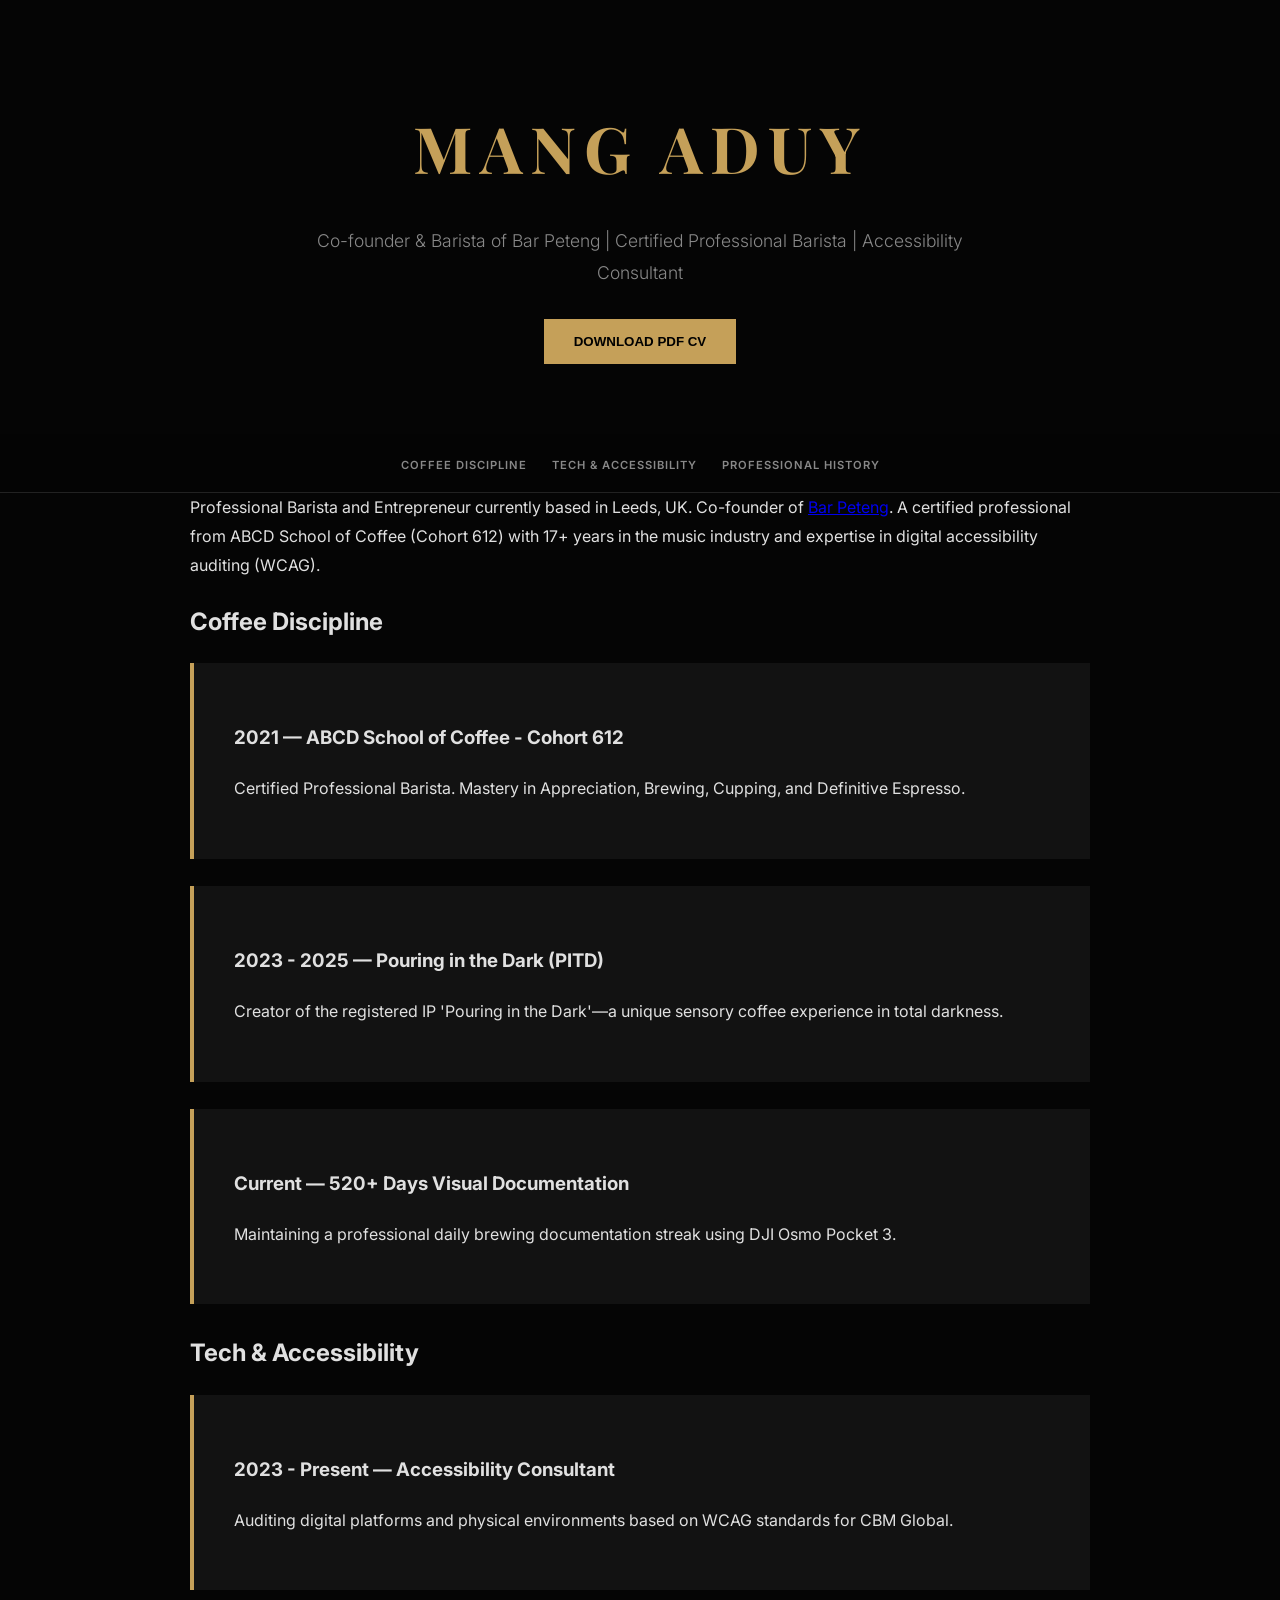
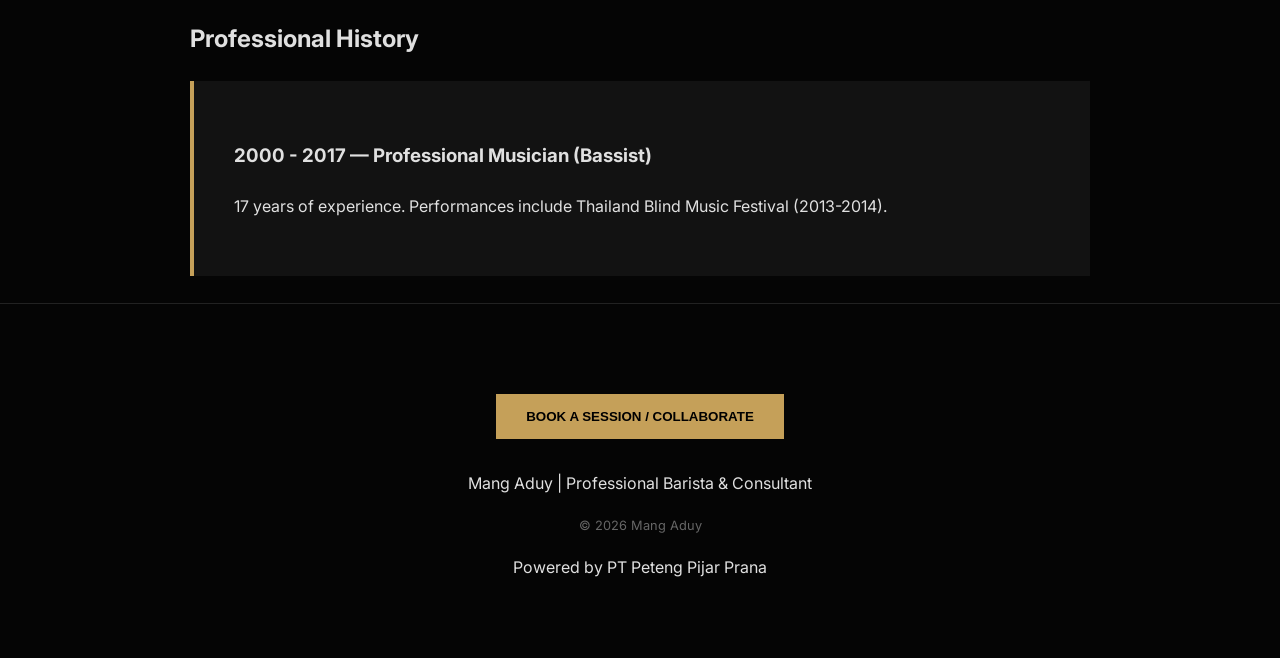
==== index.html @ 2ff78321 "Update terbaru index.html" ====
<!DOCTYPE html>
<html lang="id">
<head>
    <meta charset="UTF-8">
    <meta name="viewport" content="width=device-width, initial-scale=1.0">
    <title>Mang Aduy | Portofolio Profesional</title>
    <link rel="stylesheet" href="style.css">
    <link href="https://fonts.googleapis.com/css2?family=Inter:wght@300;400;600;700&family=Playfair+Display:wght@700&display=swap" rel="stylesheet">
</head>
<body>
    <a href="#main-content" class="skip-link">Loncat ke konten utama</a>
    
    <header role="banner">
        <div class="container">
            <h1 id="user-name">MANG ADUY</h1>
            <p id="headline" class="headline"></p>
            <div id="pdf-control">
                <button id="btn-pdf" onclick="window.print()" class="btn-gold no-print">Download PDF CV</button>
            </div>
        </div>
    </header>

    <nav aria-label="Navigasi Utama" id="sticky-nav">
        <div class="container">
            <ul id="nav-list"></ul>
        </div>
    </nav>

    <main id="main-content" role="main">
        <div class="container">
            <section id="about-section">
                <div id="about-text"></div>
            </section>
            <div id="dynamic-sections"></div>
        </div>
    </main>

    <footer role="contentinfo">
        <div class="container">
            <button id="btn-booking" class="btn-gold no-print" onclick="window.open(window.tallyUrl)">Book a Session / Collaborate</button>
            <p id="footer-branding" class="footer-name"></p>
            <p id="copyright-text" class="copyright"></p>
            <p class="power-by">Powered by <span id="pt-name">PT Peteng Pijar Prana</span></p>
        </div>
    </footer>

    <script src="script.js"></script>
</body>
</html>
---- style.css ----
:root {
    --bg-color: #050505;
    --text-color: #E0E0E0;
    --accent-color: #C5A059;
    --card-bg: #121212;
}

body { background: var(--bg-color); color: var(--text-color); font-family: 'Inter', sans-serif; margin: 0; line-height: 1.8; overflow-x: hidden; }
.container { width: 90%; max-width: 900px; margin: 0 auto; padding: 0 15px; }

/* Desktop & Tablet Header */
header { padding: clamp(60px, 10vh, 100px) 0 40px; text-align: center; }
h1 { font-family: 'Playfair Display', serif; font-size: clamp(2.2rem, 8vw, 4rem); color: var(--accent-color); letter-spacing: clamp(4px, 1vw, 8px); margin: 0; }
.headline { font-weight: 300; color: #888; margin: 20px auto; font-size: clamp(0.9rem, 2vw, 1.1rem); max-width: 700px; }

/* Sticky Nav (Mobile Friendly) */
nav { position: sticky; top: 0; background: rgba(5, 5, 5, 0.95); backdrop-filter: blur(10px); border-bottom: 1px solid #222; z-index: 1000; padding: 15px 0; }
nav ul { display: flex; justify-content: center; gap: clamp(10px, 3vw, 25px); list-style: none; padding: 0; margin: 0; flex-wrap: wrap; }
nav a { color: #888; text-decoration: none; text-transform: uppercase; font-size: 0.7rem; letter-spacing: 1px; font-weight: 600; }
nav a:hover { color: var(--accent-color); }

/* Card Layout */
.card { background: var(--card-bg); border-left: 4px solid var(--accent-color); padding: clamp(20px, 5vw, 40px); margin-bottom: clamp(15px, 3vh, 30px); transition: 0.3s; }
.card:hover { border-color: white; transform: translateY(-3px); }

/* Buttons */
.btn-gold { background: var(--accent-color); color: black; border: none; padding: 15px 30px; font-weight: 700; cursor: pointer; text-transform: uppercase; margin: 30px auto; display: block; width: fit-content; }

/* PDF & Footer */
footer { text-align: center; padding: 60px 0; border-top: 1px solid #222; }
.copyright { font-size: 0.8rem; color: #666; margin-top: 10px; }

@media print {
    body { background: white; color: black; }
    .no-print, nav, .btn-gold { display: none !important; }
    .card { border: 1px solid #ddd; background: white; color: black; page-break-inside: avoid; }
}

.skip-link { position: absolute; top: -100px; left: 0; background: var(--accent-color); color: black; padding: 10px; z-index: 2000; }
.skip-link:focus { top: 0; }
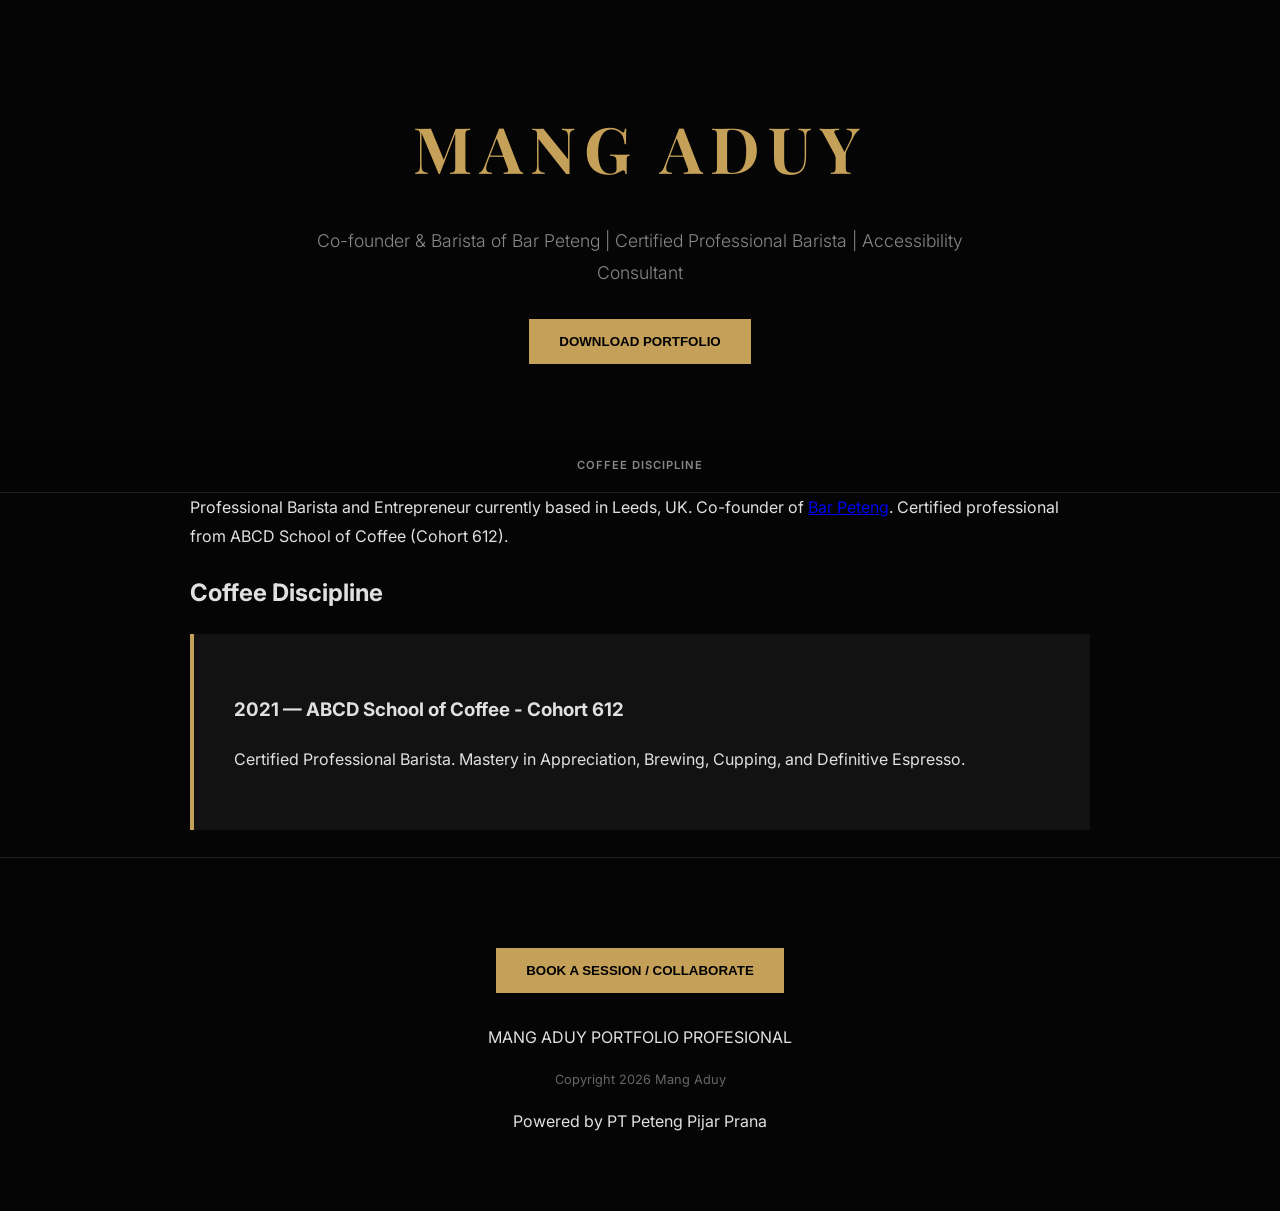
==== commit 1eecc997: "Update terbaru2 index.html" ====
--- a/index.html
+++ b/index.html
@@ -3,24 +3,24 @@
 <head>
     <meta charset="UTF-8">
     <meta name="viewport" content="width=device-width, initial-scale=1.0">
-    <title>Mang Aduy | Portofolio Profesional</title>
+    <title>Mang Aduy | Portfolio</title>
     <link rel="stylesheet" href="style.css">
     <link href="https://fonts.googleapis.com/css2?family=Inter:wght@300;400;600;700&family=Playfair+Display:wght@700&display=swap" rel="stylesheet">
 </head>
 <body>
-    <a href="#main-content" class="skip-link">Loncat ke konten utama</a>
+    <a href="#main-content" class="skip-link">skip content</a>
     
     <header role="banner">
         <div class="container">
             <h1 id="user-name">MANG ADUY</h1>
             <p id="headline" class="headline"></p>
             <div id="pdf-control">
-                <button id="btn-pdf" onclick="window.print()" class="btn-gold no-print">Download PDF CV</button>
+                <button id="btn-pdf" onclick="window.print()" class="btn-gold no-print">Download Portfolio</button>
             </div>
         </div>
     </header>
 
-    <nav aria-label="Navigasi Utama" id="sticky-nav">
+    <nav aria-label="Navigation" id="sticky-nav">
         <div class="container">
             <ul id="nav-list"></ul>
         </div>
@@ -45,5 +45,17 @@
     </footer>
 
     <script src="script.js"></script>
+<script src="https://identity.netlify.com/v1/netlify-identity-widget.js"></script>
+<script>
+  if (window.netlifyIdentity) {
+    window.netlifyIdentity.on("init", user => {
+      if (!user) {
+        window.netlifyIdentity.on("login", () => {
+          document.location.href = "/admin/";
+        });
+      }
+    });
+  }
+</script>
 </body>
 </html>
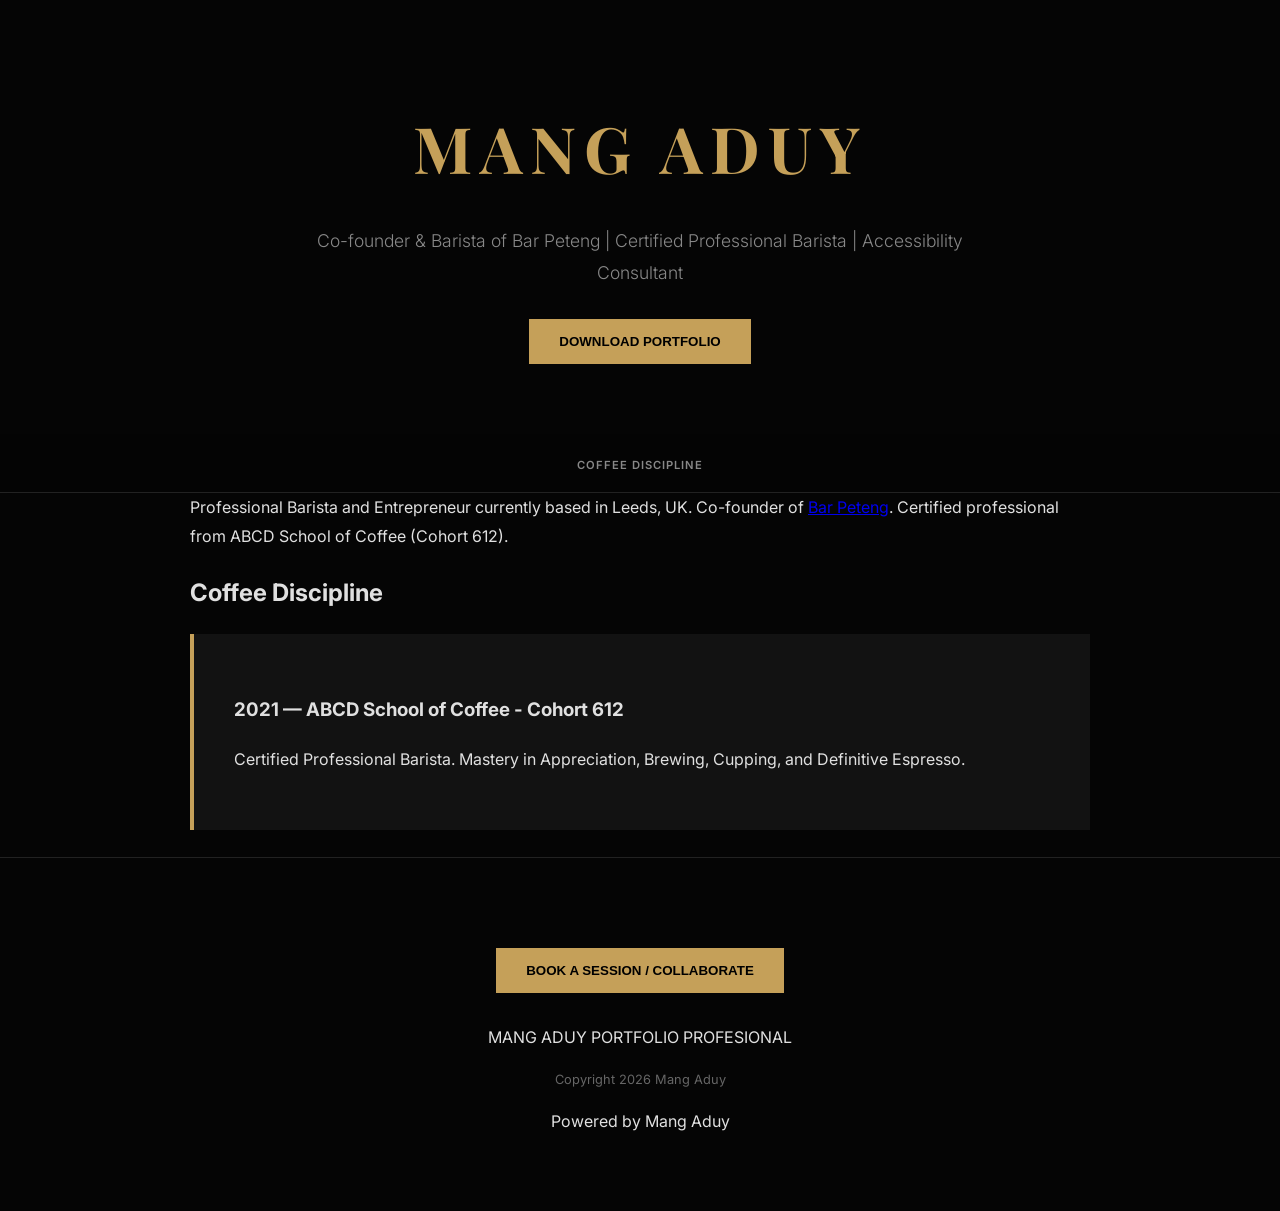
==== commit 209bdc58: "Update terbaru2 index.html" ====
--- a/index.html
+++ b/index.html
@@ -40,7 +40,7 @@
             <button id="btn-booking" class="btn-gold no-print" onclick="window.open(window.tallyUrl)">Book a Session / Collaborate</button>
             <p id="footer-branding" class="footer-name"></p>
             <p id="copyright-text" class="copyright"></p>
-            <p class="power-by">Powered by <span id="pt-name">PT Peteng Pijar Prana</span></p>
+            <p class="power-by">Powered by <span id="pt-name">Mang Aduy</span></p>
         </div>
     </footer>
 
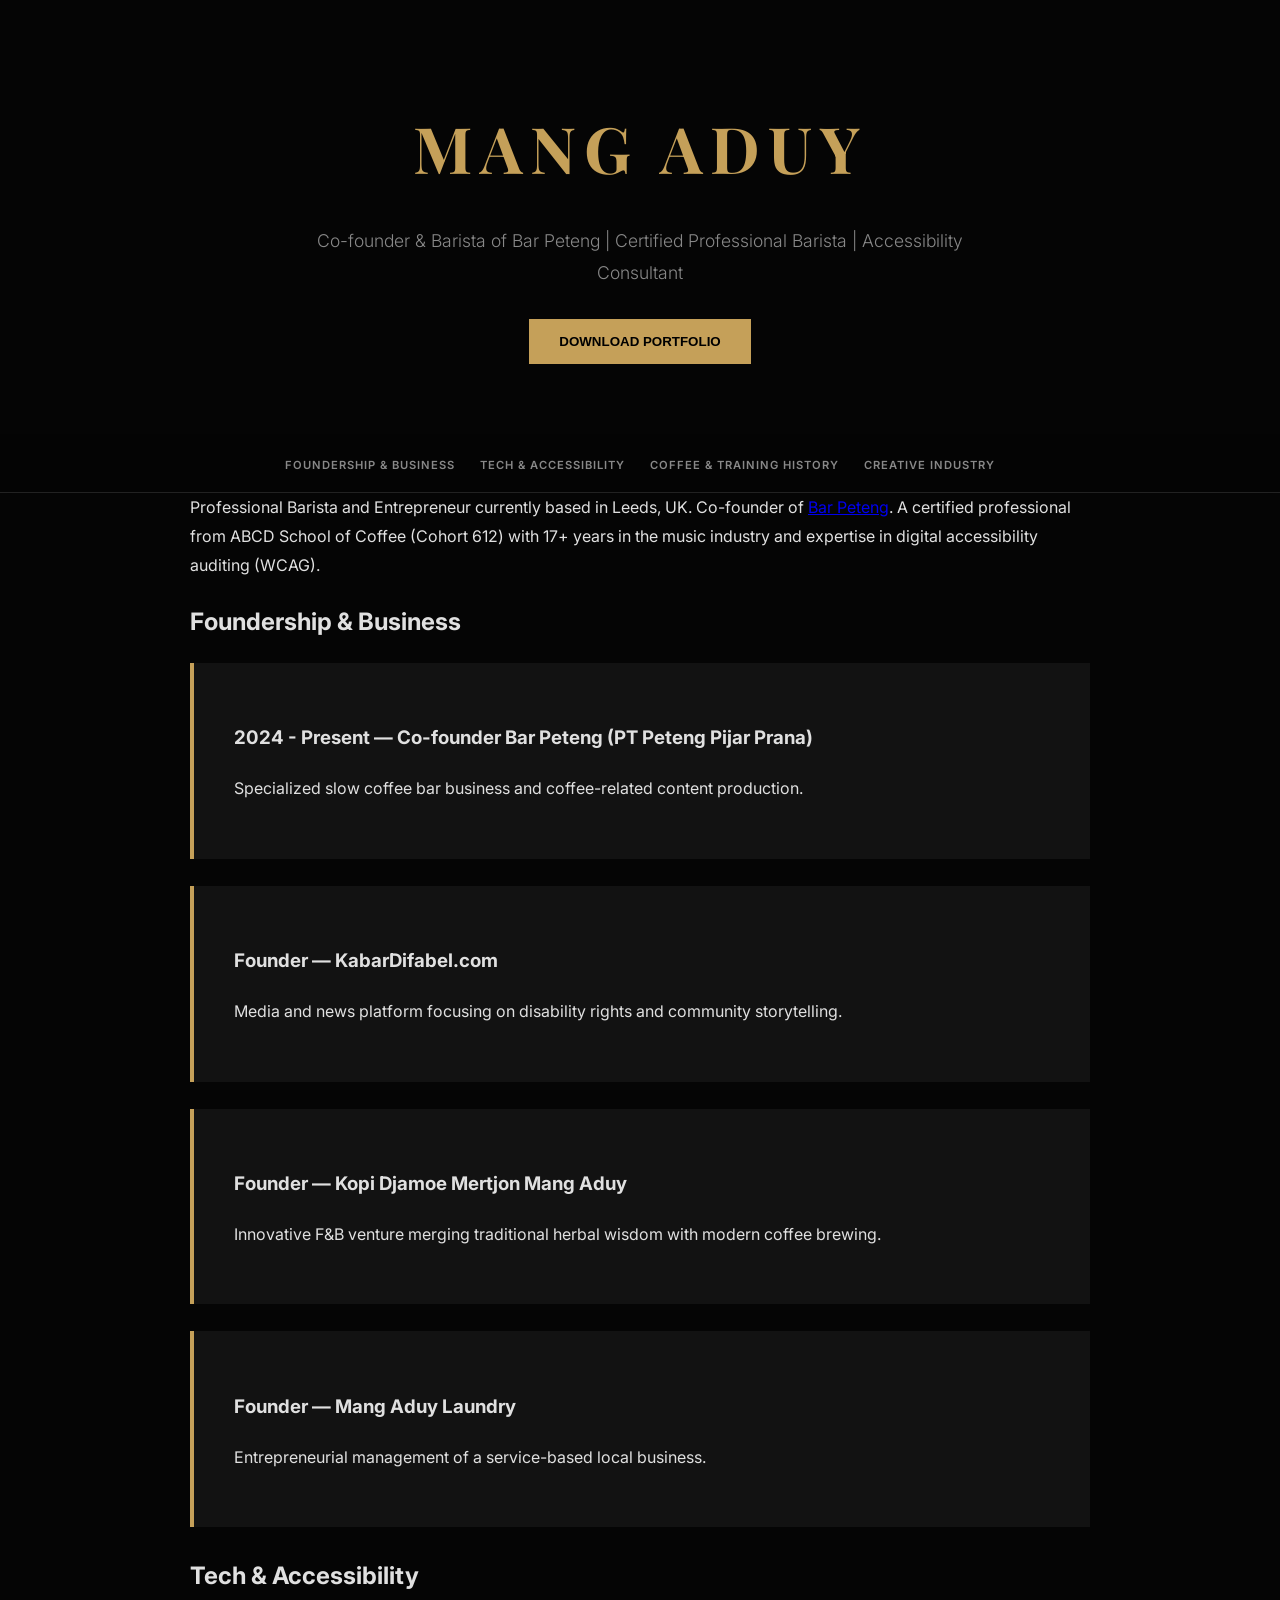
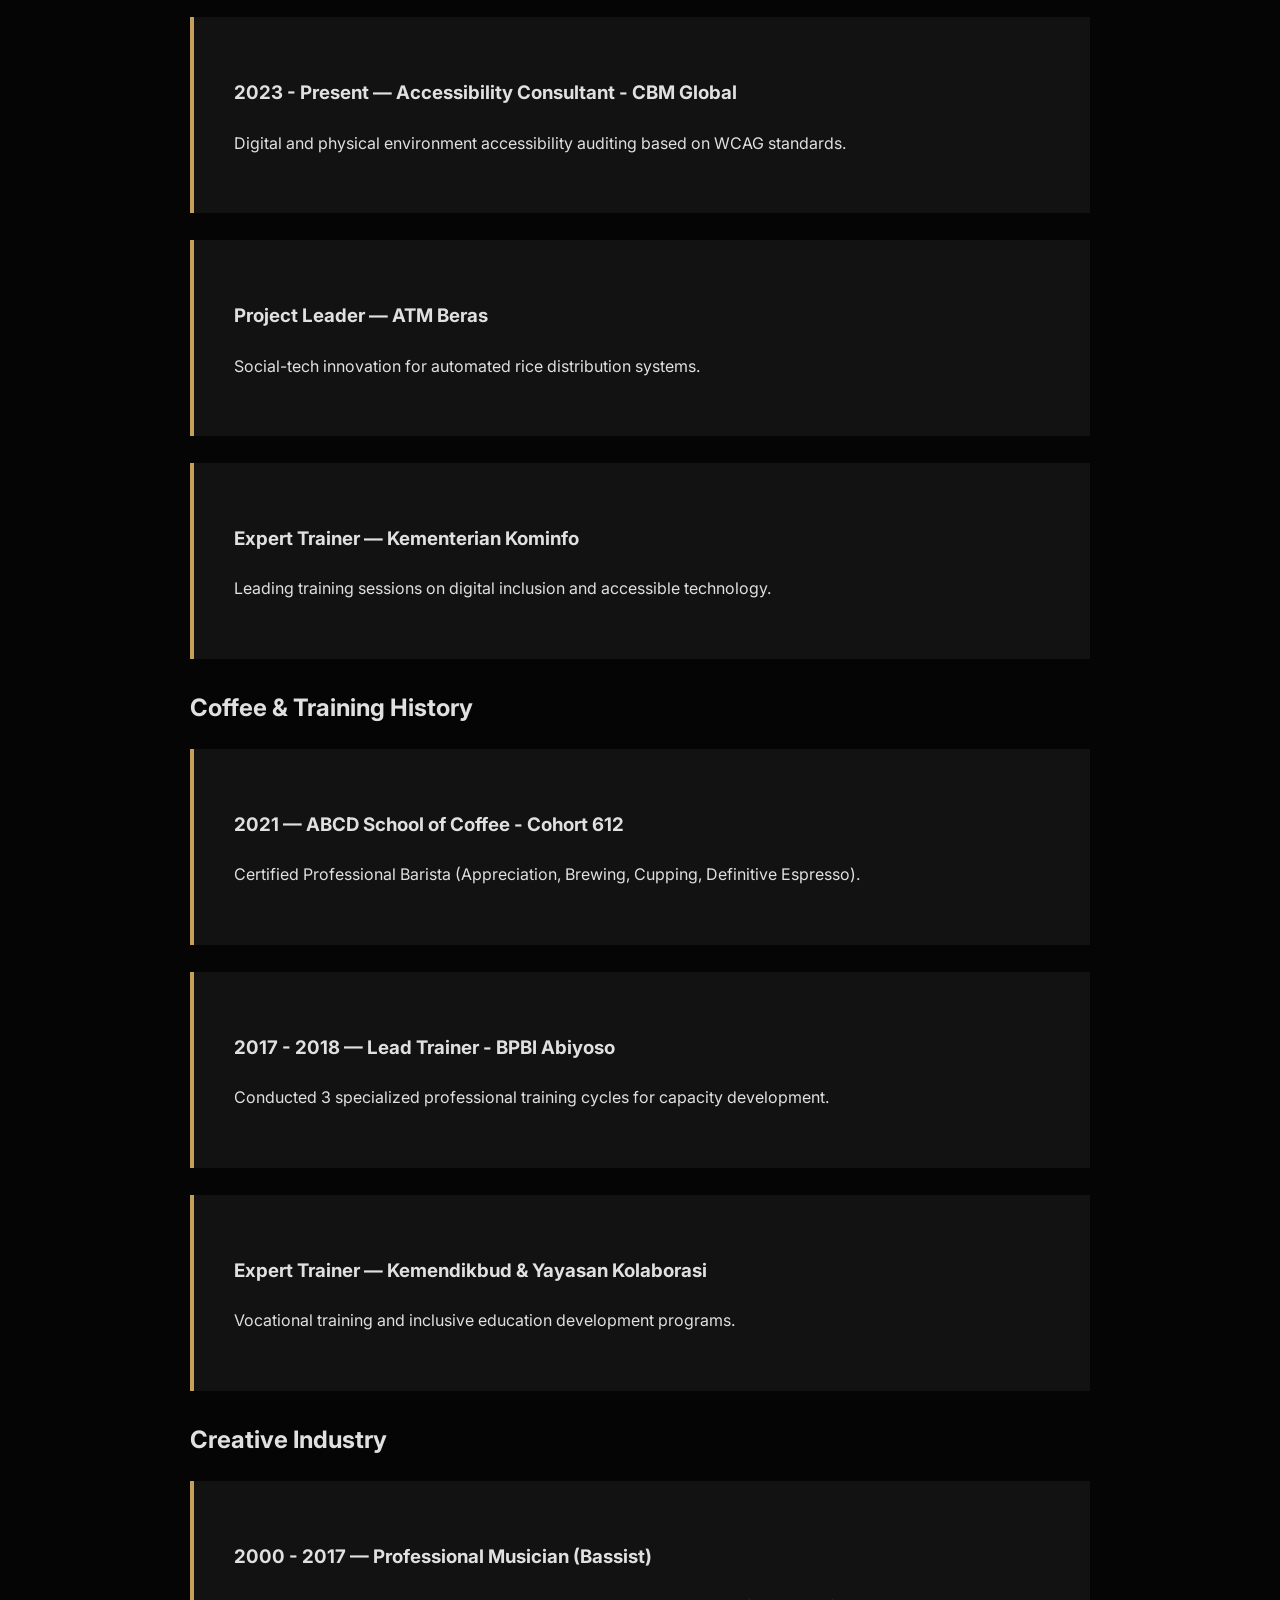
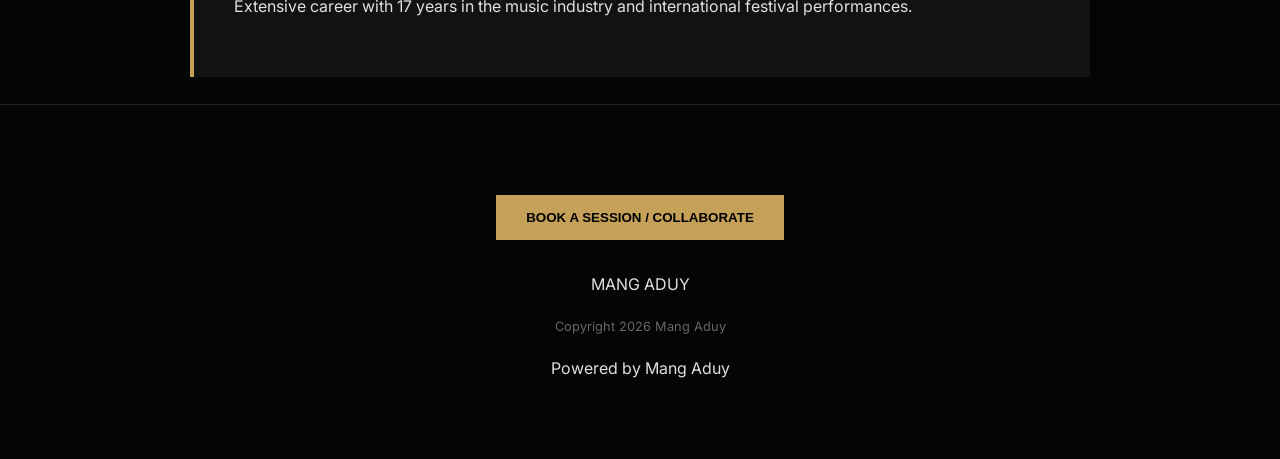
==== commit 44b1446d: "Update terbaru2 index.html" ====
--- a/index.html
+++ b/index.html
@@ -45,17 +45,5 @@
     </footer>
 
     <script src="script.js"></script>
-<script src="https://identity.netlify.com/v1/netlify-identity-widget.js"></script>
-<script>
-  if (window.netlifyIdentity) {
-    window.netlifyIdentity.on("init", user => {
-      if (!user) {
-        window.netlifyIdentity.on("login", () => {
-          document.location.href = "/admin/";
-        });
-      }
-    });
-  }
-</script>
 </body>
 </html>
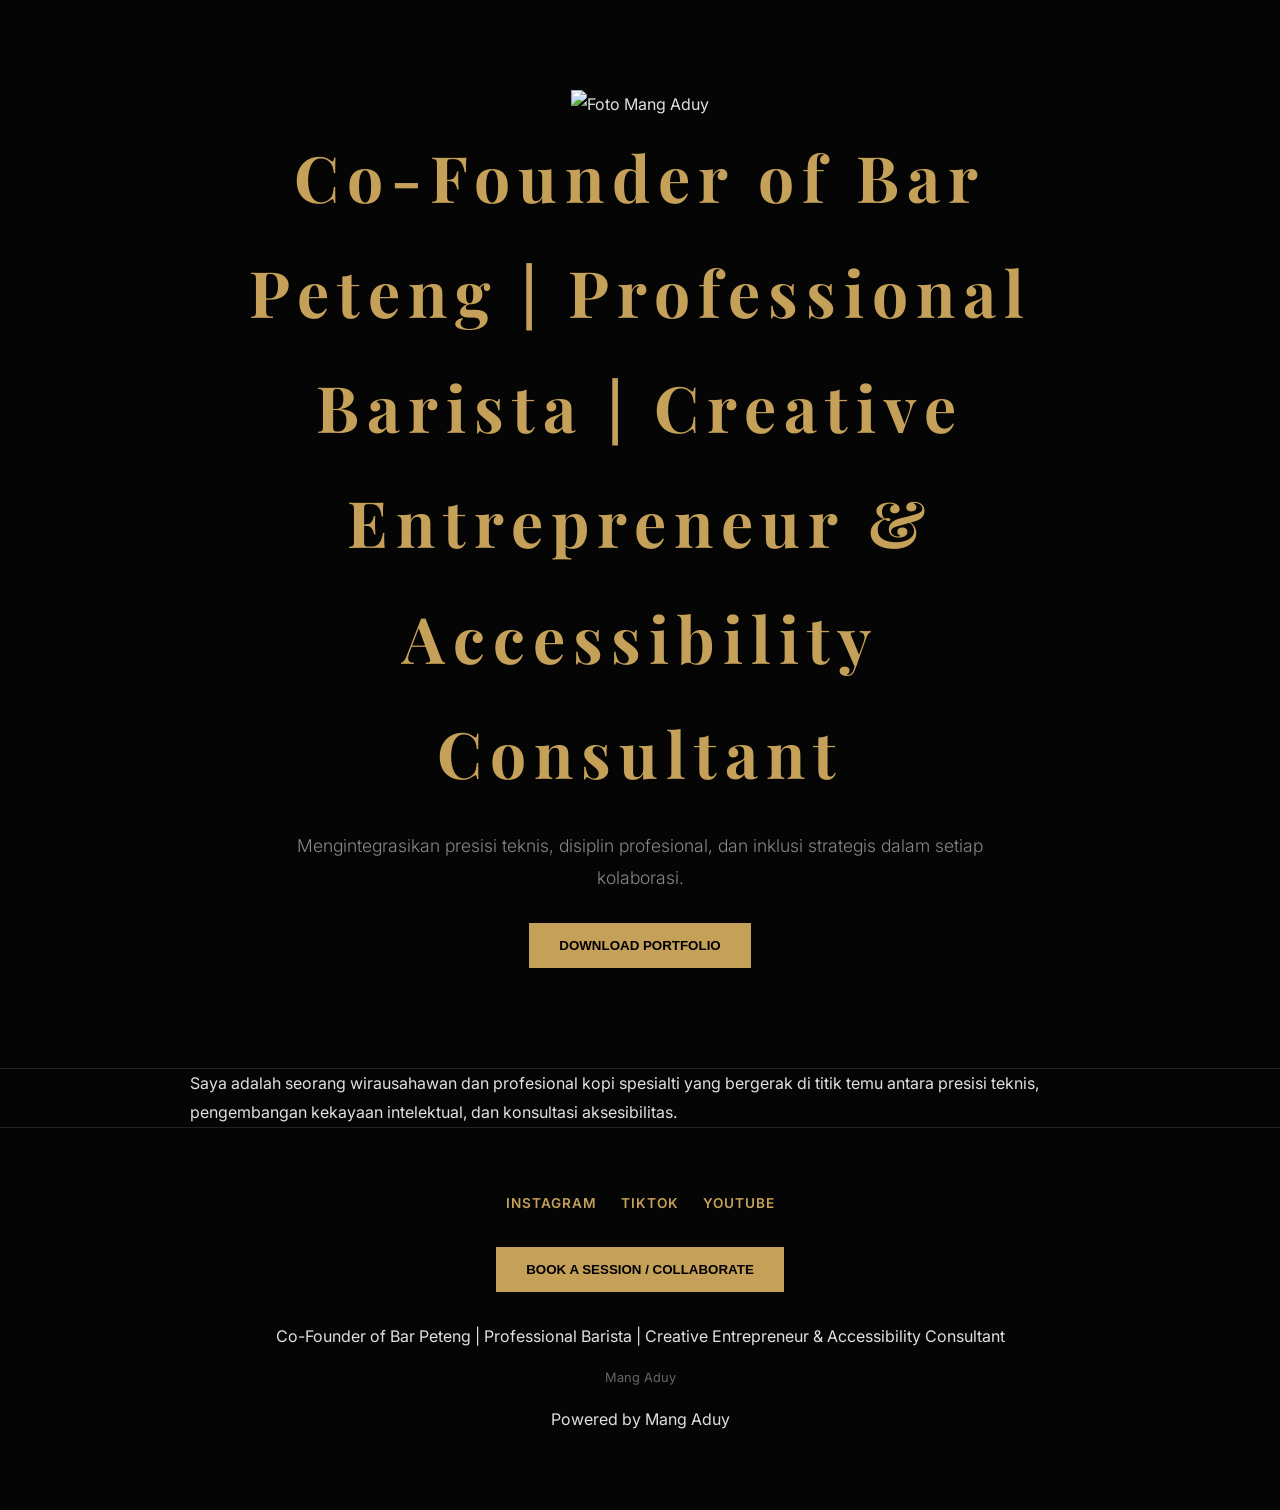
==== commit 96967409: "Update terbaru2 index.html" ====
--- a/index.html
+++ b/index.html
@@ -12,6 +12,9 @@
     
     <header role="banner">
         <div class="container">
+<div id="profile-photo-wrapper">
+    <img id="profile-photo" src="" alt="Foto Mang Aduy" />
+</div>
             <h1 id="user-name">MANG ADUY</h1>
             <p id="headline" class="headline"></p>
             <div id="pdf-control">
--- a/style.css
+++ b/style.css
@@ -38,3 +38,7 @@
 
 .skip-link { position: absolute; top: -100px; left: 0; background: var(--accent-color); color: black; padding: 10px; z-index: 2000; }
 .skip-link:focus { top: 0; }
+
+#social-links { margin-bottom: 20px; }
+#social-links .social-link { color: var(--accent-color); text-decoration: none; margin: 0 12px; font-size: 0.85rem; letter-spacing: 1px; text-transform: uppercase; font-weight: 600; }
+#social-links .social-link:hover { color: white; }
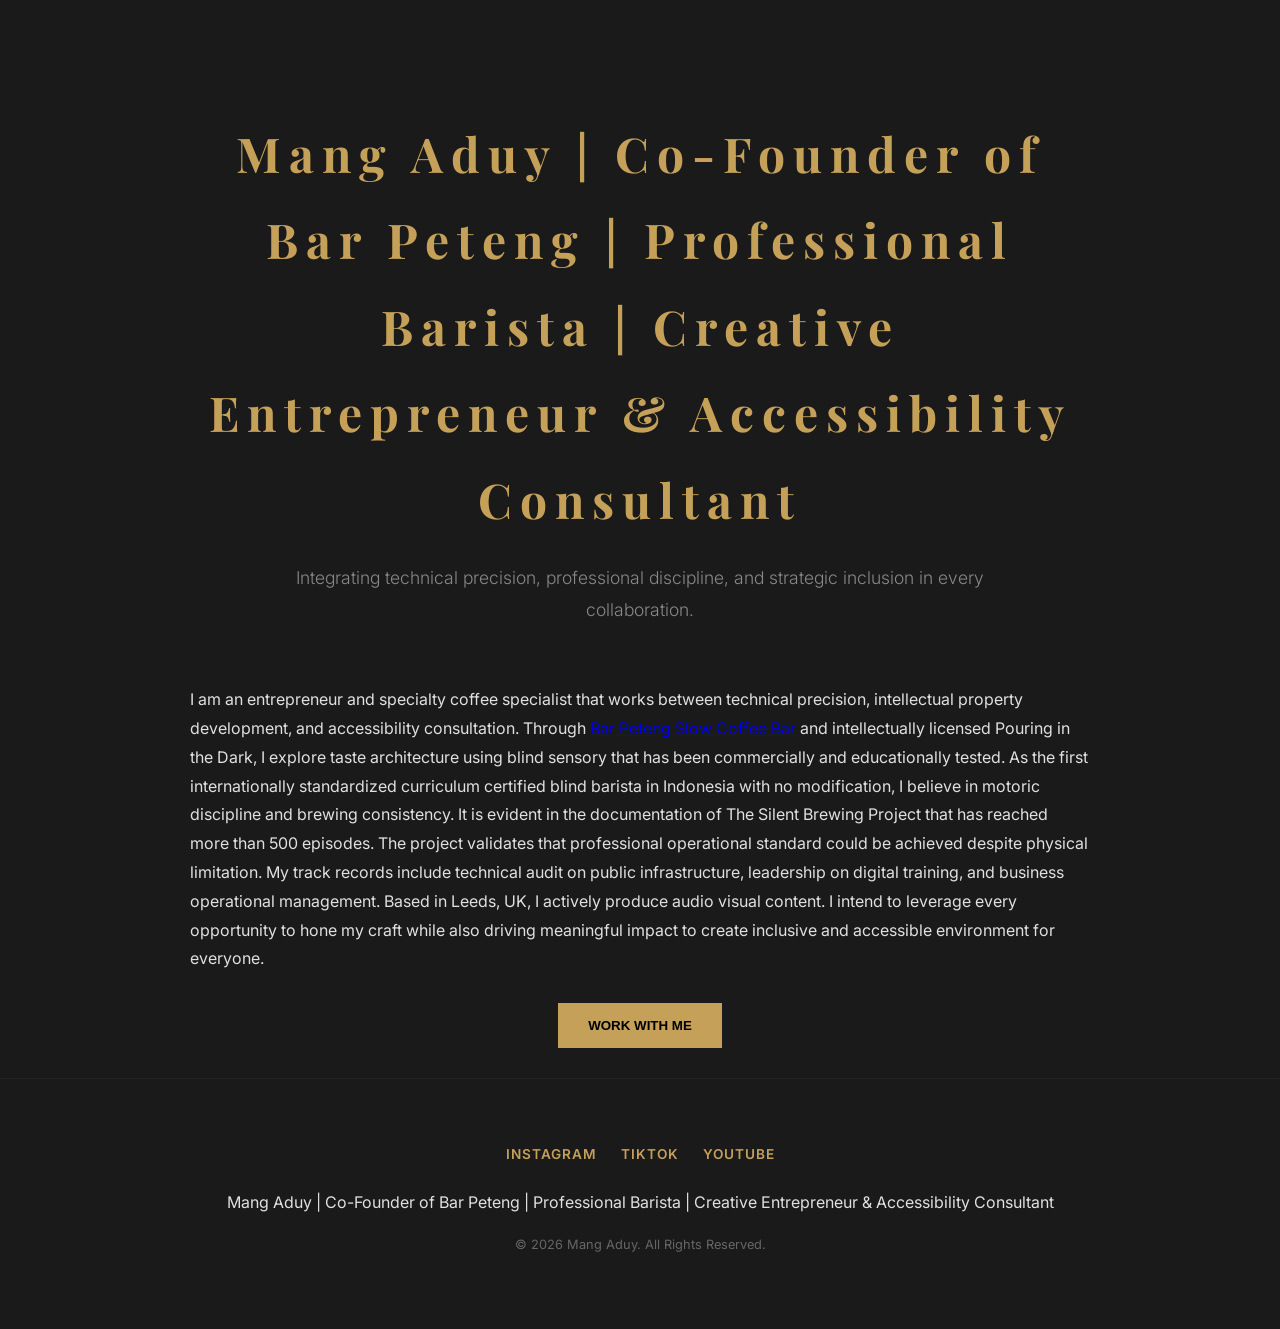
==== commit 575c1644: "Update v2 index.html" ====
--- a/index.html
+++ b/index.html
@@ -3,18 +3,24 @@
 <head>
     <meta charset="UTF-8">
     <meta name="viewport" content="width=device-width, initial-scale=1.0">
-    <title>Mang Aduy | Portfolio</title>
+    <title>Mang Aduy | Co-Founder of Bar Peteng | Professional Barista | Creative Entrepreneur & Accessibility Consultant</title>
+    <meta name="description" content="Portfolio Mang Aduy — Co-founder Bar Peteng, Certified Professional Barista, Accessibility Consultant berbasis di Leeds, UK.">
+    <meta name="robots" content="index, follow">
+    <meta property="og:title" content="Mang Aduy | Co-Founder of Bar Peteng | Professional Barista">
+    <meta property="og:description" content="Portfolio Mang Aduy — Co-founder Bar Peteng, Certified Professional Barista, Accessibility Consultant berbasis di Leeds, UK.">
+    <meta property="og:url" content="https://mangaduy.netlify.app">
+    <meta property="og:type" content="website">
     <link rel="stylesheet" href="style.css">
     <link href="https://fonts.googleapis.com/css2?family=Inter:wght@300;400;600;700&family=Playfair+Display:wght@700&display=swap" rel="stylesheet">
 </head>
 <body>
     <a href="#main-content" class="skip-link">skip content</a>
-    
+
     <header role="banner">
         <div class="container">
-<div id="profile-photo-wrapper">
-    <img id="profile-photo" src="" alt="Foto Mang Aduy" />
-</div>
+            <div id="profile-photo-wrapper">
+                <img id="profile-photo" src="" alt="Foto Mang Aduy" />
+            </div>
             <h1 id="user-name">MANG ADUY</h1>
             <p id="headline" class="headline"></p>
             <div id="pdf-control">
@@ -23,16 +29,11 @@
         </div>
     </header>
 
-    <nav aria-label="Navigation" id="sticky-nav">
-        <div class="container">
-            <ul id="nav-list"></ul>
-        </div>
-    </nav>
-
     <main id="main-content" role="main">
         <div class="container">
             <section id="about-section">
                 <div id="about-text"></div>
+                <button id="btn-booking-top" class="btn-gold no-print" onclick="window.open(window.tallyUrl)">Work With Me</button>
             </section>
             <div id="dynamic-sections"></div>
         </div>
@@ -40,10 +41,9 @@
 
     <footer role="contentinfo">
         <div class="container">
-            <button id="btn-booking" class="btn-gold no-print" onclick="window.open(window.tallyUrl)">Book a Session / Collaborate</button>
+            <button id="btn-booking" class="btn-gold no-print" onclick="window.open(window.tallyUrl)">Work With Me</button>
             <p id="footer-branding" class="footer-name"></p>
             <p id="copyright-text" class="copyright"></p>
-            <p class="power-by">Powered by <span id="pt-name">Mang Aduy</span></p>
         </div>
     </footer>
 
--- a/style.css
+++ b/style.css
@@ -1,5 +1,5 @@
 :root {
-    --bg-color: #050505;
+    --bg-color: #1a1a1a;
     --text-color: #E0E0E0;
     --accent-color: #C5A059;
     --card-bg: #121212;
@@ -10,7 +10,7 @@
 
 /* Desktop & Tablet Header */
 header { padding: clamp(60px, 10vh, 100px) 0 40px; text-align: center; }
-h1 { font-family: 'Playfair Display', serif; font-size: clamp(2.2rem, 8vw, 4rem); color: var(--accent-color); letter-spacing: clamp(4px, 1vw, 8px); margin: 0; }
+h1 { font-family: 'Playfair Display', serif; font-size: clamp(1.8rem, 6vw, 3rem); color: var(--accent-color); letter-spacing: clamp(4px, 1vw, 8px); margin: 0; }
 .headline { font-weight: 300; color: #888; margin: 20px auto; font-size: clamp(0.9rem, 2vw, 1.1rem); max-width: 700px; }
 
 /* Sticky Nav (Mobile Friendly) */
@@ -42,3 +42,6 @@
 #social-links { margin-bottom: 20px; }
 #social-links .social-link { color: var(--accent-color); text-decoration: none; margin: 0 12px; font-size: 0.85rem; letter-spacing: 1px; text-transform: uppercase; font-weight: 600; }
 #social-links .social-link:hover { color: white; }
+
+#profile-photo-wrapper { display: flex; justify-content: center; margin-bottom: 20px; }
+#profile-photo { width: 150px; height: 150px; border-radius: 50%; object-fit: cover; border: 3px solid var(--accent-color); display: none; }
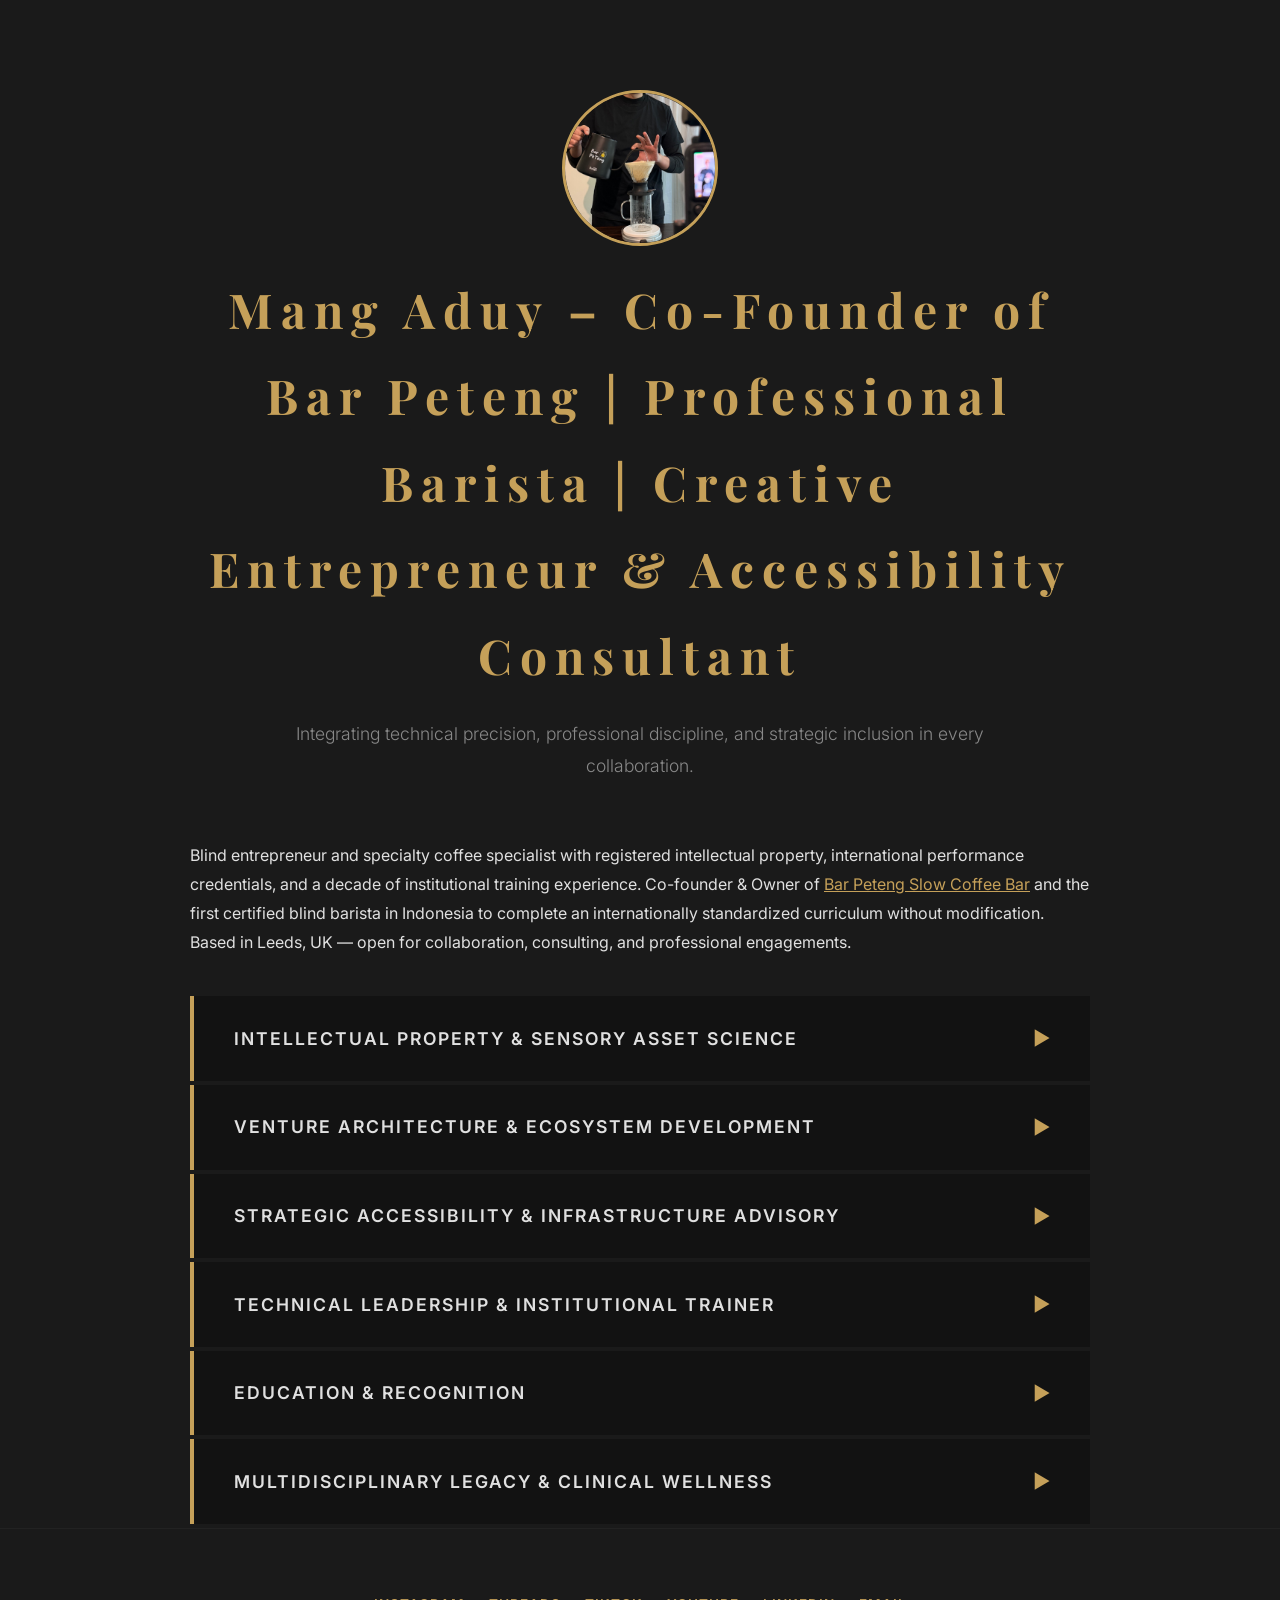
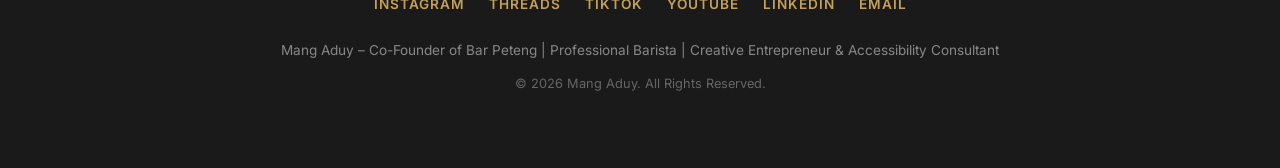
==== commit 0bbd8732: "Update v2 index.html" ====
--- a/index.html
+++ b/index.html
@@ -1,6 +1,7 @@
 <!DOCTYPE html>
 <html lang="id">
 <head>
+<meta name="google-site-verification" content="1XUxdWv16m3npBSy4ZBDf_zfuJlZEPM0gEx_IeCM88A" />
     <meta charset="UTF-8">
     <meta name="viewport" content="width=device-width, initial-scale=1.0">
     <title>Mang Aduy | Co-Founder of Bar Peteng | Professional Barista | Creative Entrepreneur & Accessibility Consultant</title>
--- a/style.css
+++ b/style.css
@@ -8,31 +8,34 @@
 body { background: var(--bg-color); color: var(--text-color); font-family: 'Inter', sans-serif; margin: 0; line-height: 1.8; overflow-x: hidden; }
 .container { width: 90%; max-width: 900px; margin: 0 auto; padding: 0 15px; }
 
-/* Desktop & Tablet Header */
 header { padding: clamp(60px, 10vh, 100px) 0 40px; text-align: center; }
 h1 { font-family: 'Playfair Display', serif; font-size: clamp(1.8rem, 6vw, 3rem); color: var(--accent-color); letter-spacing: clamp(4px, 1vw, 8px); margin: 0; }
 .headline { font-weight: 300; color: #888; margin: 20px auto; font-size: clamp(0.9rem, 2vw, 1.1rem); max-width: 700px; }
 
-/* Sticky Nav (Mobile Friendly) */
-nav { position: sticky; top: 0; background: rgba(5, 5, 5, 0.95); backdrop-filter: blur(10px); border-bottom: 1px solid #222; z-index: 1000; padding: 15px 0; }
-nav ul { display: flex; justify-content: center; gap: clamp(10px, 3vw, 25px); list-style: none; padding: 0; margin: 0; flex-wrap: wrap; }
-nav a { color: #888; text-decoration: none; text-transform: uppercase; font-size: 0.7rem; letter-spacing: 1px; font-weight: 600; }
-nav a:hover { color: var(--accent-color); }
+#about-section { margin-bottom: 40px; }
 
-/* Card Layout */
-.card { background: var(--card-bg); border-left: 4px solid var(--accent-color); padding: clamp(20px, 5vw, 40px); margin-bottom: clamp(15px, 3vh, 30px); transition: 0.3s; }
+.accordion-header { display: flex; justify-content: space-between; align-items: center; padding: clamp(15px, 3vw, 25px) clamp(20px, 5vw, 40px); background: var(--card-bg); border-left: 4px solid var(--accent-color); margin-bottom: 4px; cursor: pointer; transition: 0.3s; user-select: none; }
+.accordion-header:hover { border-color: white; }
+.accordion-header h2 { margin: 0; font-size: clamp(0.9rem, 2vw, 1.1rem); text-transform: uppercase; letter-spacing: 2px; font-family: 'Inter', sans-serif; font-weight: 600; }
+.accordion-arrow { color: var(--accent-color); font-size: 1.2rem; transition: transform 0.3s; }
+.accordion-header.open .accordion-arrow { transform: rotate(90deg); }
+.accordion-body { display: none; margin-bottom: clamp(15px, 3vh, 30px); }
+.accordion-body.open { display: block; }
+
+.card { background: var(--card-bg); border-left: 4px solid var(--accent-color); padding: clamp(20px, 5vw, 40px); margin-bottom: 4px; transition: 0.3s; }
 .card:hover { border-color: white; transform: translateY(-3px); }
 
-/* Buttons */
 .btn-gold { background: var(--accent-color); color: black; border: none; padding: 15px 30px; font-weight: 700; cursor: pointer; text-transform: uppercase; margin: 30px auto; display: block; width: fit-content; }
 
-/* PDF & Footer */
 footer { text-align: center; padding: 60px 0; border-top: 1px solid #222; }
+.footer-name { color: #888; font-size: 0.85rem; margin: 10px 0; }
 .copyright { font-size: 0.8rem; color: #666; margin-top: 10px; }
 
 @media print {
     body { background: white; color: black; }
-    .no-print, nav, .btn-gold { display: none !important; }
+    .no-print, .btn-gold { display: none !important; }
+    .accordion-header { border: 1px solid #ddd; background: white; color: black; }
+    .accordion-body { display: block !important; }
     .card { border: 1px solid #ddd; background: white; color: black; page-break-inside: avoid; }
 }
 
@@ -45,3 +48,5 @@
 
 #profile-photo-wrapper { display: flex; justify-content: center; margin-bottom: 20px; }
 #profile-photo { width: 150px; height: 150px; border-radius: 50%; object-fit: cover; border: 3px solid var(--accent-color); display: none; }
+
+.inline-link { color: var(--accent-color); }
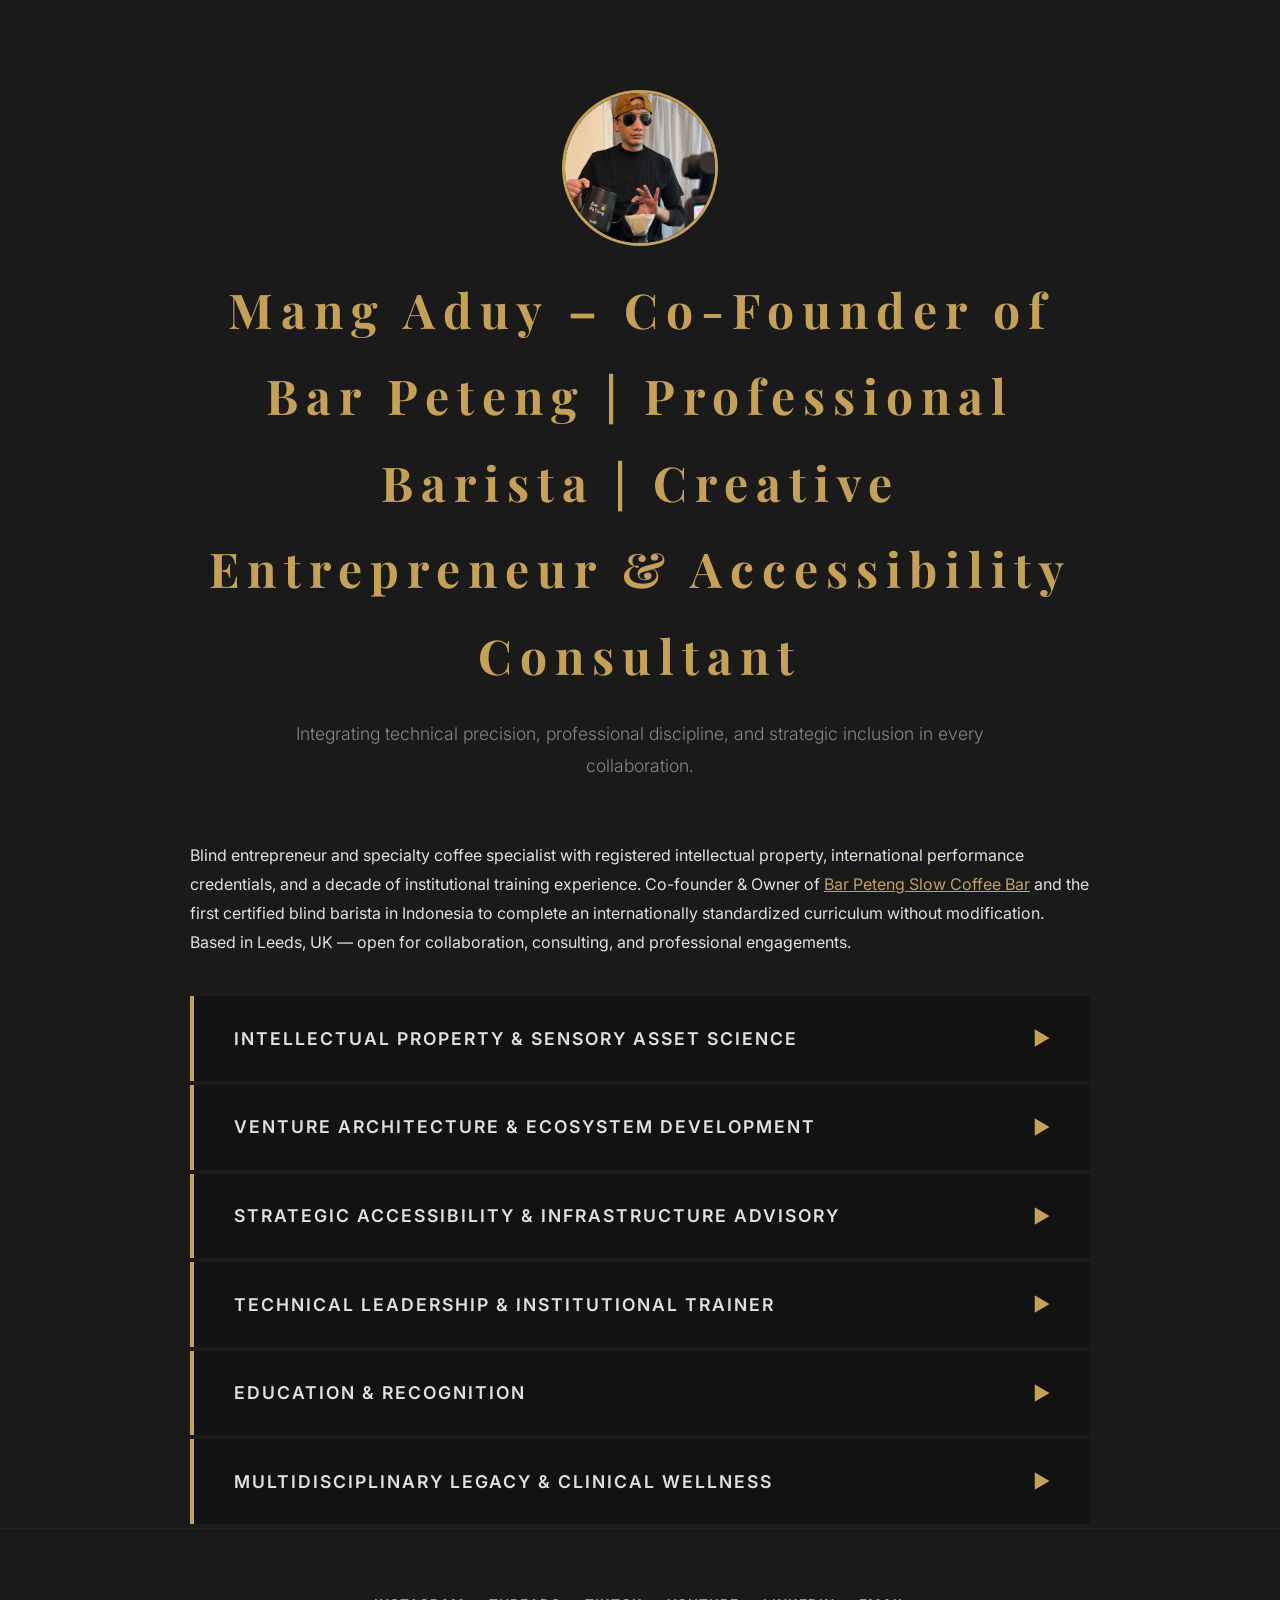
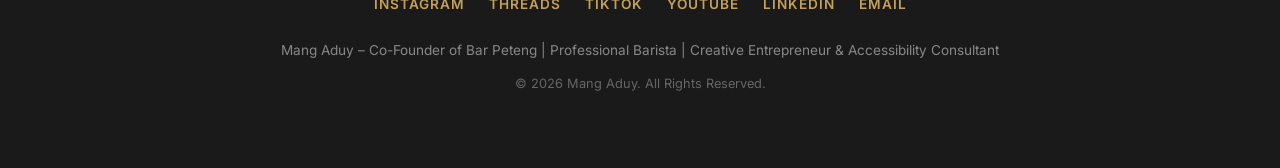
==== commit 640c7185: "Update v2 index.html" ====
--- a/index.html
+++ b/index.html
@@ -34,7 +34,7 @@
         <div class="container">
             <section id="about-section">
                 <div id="about-text"></div>
-                <button id="btn-booking-top" class="btn-gold no-print" onclick="window.open(window.tallyUrl)">Work With Me</button>
+                <button id="btn-booking-top" class="btn-gold no-print" onclick="window.location.href='contact.html'">Work With Me</button>
             </section>
             <div id="dynamic-sections"></div>
         </div>
@@ -42,7 +42,7 @@
 
     <footer role="contentinfo">
         <div class="container">
-            <button id="btn-booking" class="btn-gold no-print" onclick="window.open(window.tallyUrl)">Work With Me</button>
+            <button id="btn-booking" class="btn-gold no-print" onclick="window.location.href='contact.html'">Work With Me</button>
             <p id="footer-branding" class="footer-name"></p>
             <p id="copyright-text" class="copyright"></p>
         </div>
--- a/style.css
+++ b/style.css
@@ -50,3 +50,13 @@
 #profile-photo { width: 150px; height: 150px; border-radius: 50%; object-fit: cover; border: 3px solid var(--accent-color); display: none; }
 
 .inline-link { color: var(--accent-color); }
+
+.form-group { margin-bottom: 24px; }
+.form-group label { display: block; color: #888; font-size: 0.85rem; text-transform: uppercase; letter-spacing: 1px; margin-bottom: 8px; font-weight: 600; }
+.form-group input, .form-group select, .form-group textarea { width: 100%; background: var(--card-bg); border: 1px solid #333; color: var(--text-color); padding: 12px 16px; font-family: 'Inter', sans-serif; font-size: 1rem; box-sizing: border-box; }
+.form-group input:focus, .form-group select, .form-group textarea:focus { outline: 2px solid var(--accent-color); border-color: var(--accent-color); }
+.form-group select { cursor: pointer; }
+.required { color: var(--accent-color); }
+.checkbox-group { display: flex; flex-direction: column; gap: 12px; }
+.checkbox-label { display: flex; align-items: center; gap: 10px; color: var(--text-color); cursor: pointer; font-size: 0.95rem; }
+.checkbox-label input[type="checkbox"] { width: 18px; height: 18px; accent-color: var(--accent-color); cursor: pointer; }
